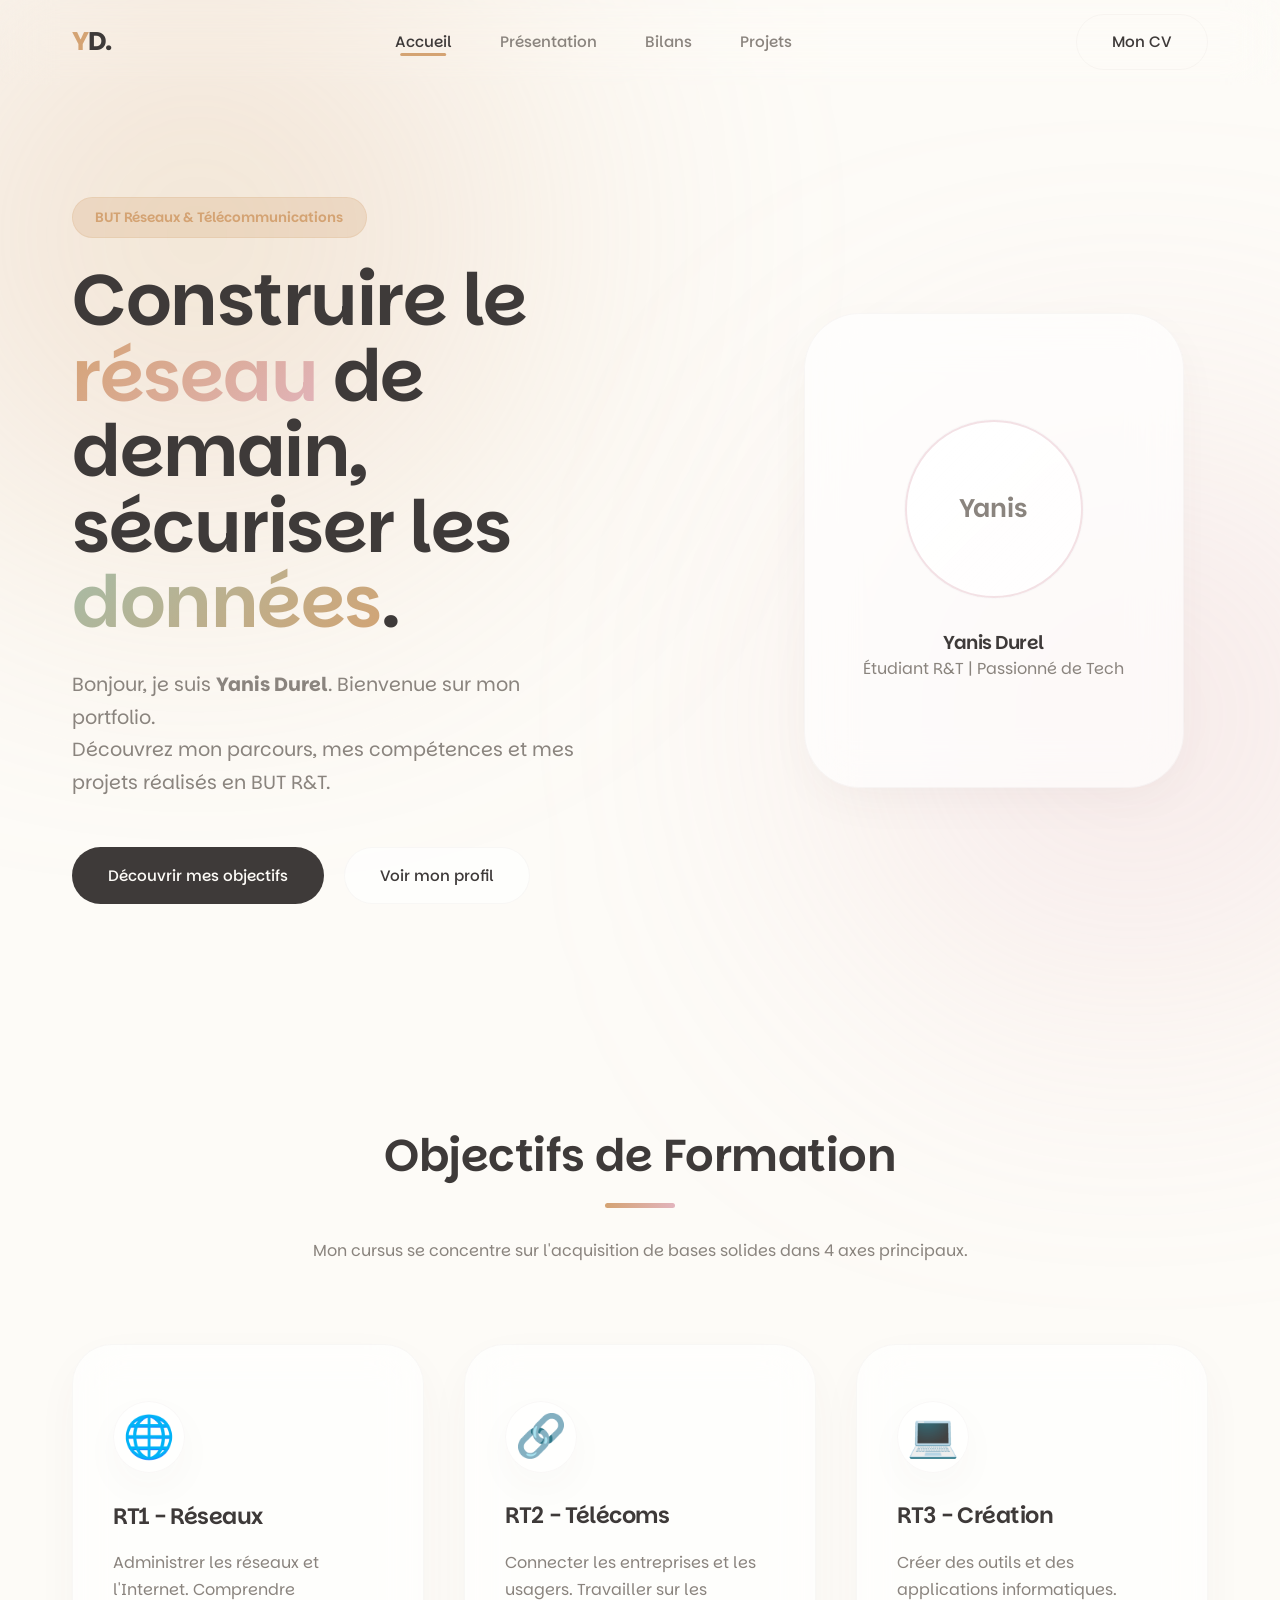
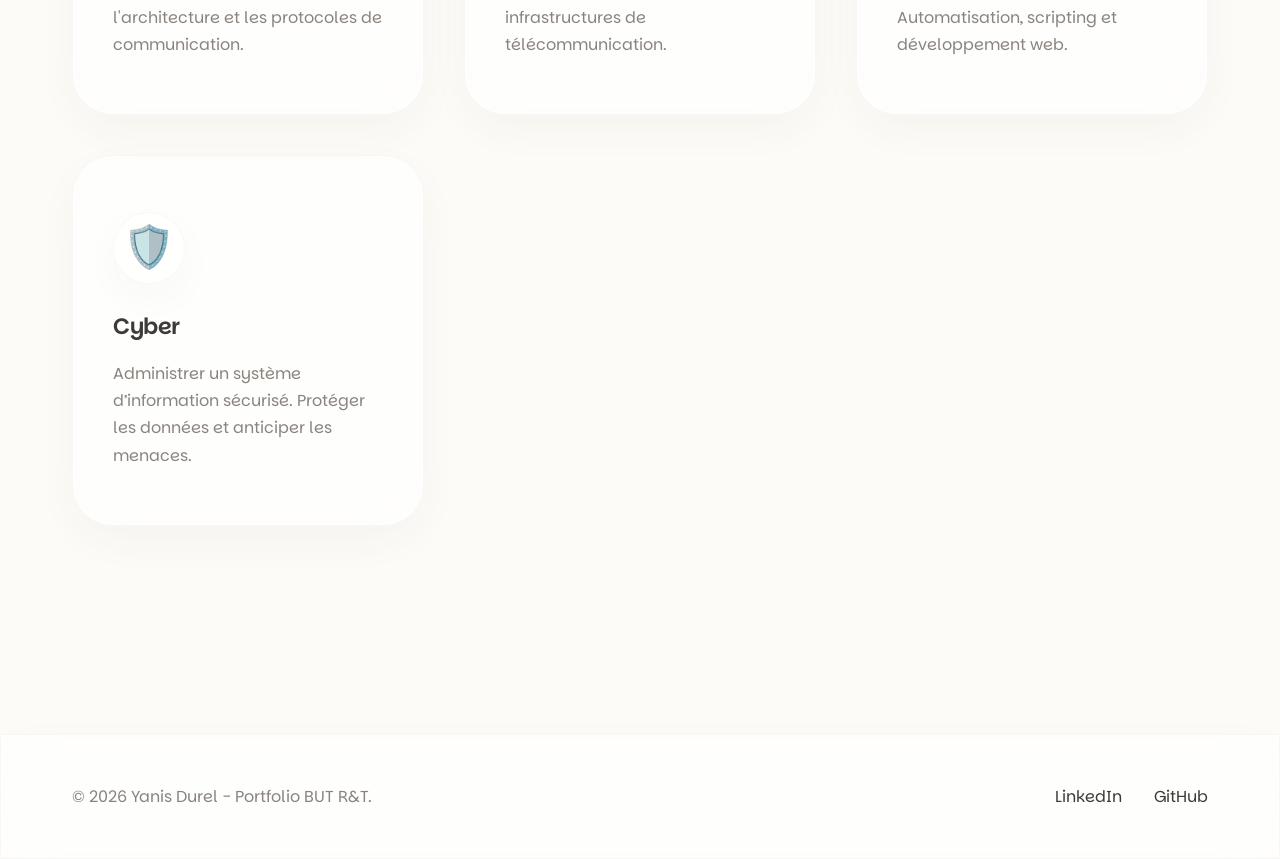
==== index.html @ c1a619b3 "feat: initialize portfolio project structure with SAE documentation, assets, and base web templates" ====
<!DOCTYPE html>
<html lang="fr">
<head>
    <meta charset="UTF-8">
    <meta name="viewport" content="width=device-width, initial-scale=1.0">
    <title>Yanis Durel | Portfolio R&T</title>
    <link rel="preconnect" href="https://fonts.googleapis.com">
    <link rel="preconnect" href="https://fonts.gstatic.com" crossorigin>
    <link href="https://fonts.googleapis.com/css2?family=Outfit:wght@300;400;500;700&family=Parkinsans:wght@300;400;500;600;700&display=swap" rel="stylesheet">
    <link rel="stylesheet" href="css/styles.css">
</head>
<body>
    <!-- Background Elements -->
    <div class="bg-glow bg-glow-1"></div>
    <div class="bg-glow bg-glow-2"></div>

    <nav class="navbar glass">
        <div class="nav-container">
            <a href="index.html" class="logo">
                <span class="logo-mark">Y</span>D.
            </a>
            <ul class="nav-links">
                <li><a href="index.html" class="active">Accueil</a></li>
                <li><a href="presentation.html">Présentation</a></li>
                <li><a href="bilans.html">Bilans</a></li>
                <li><a href="projets.html">Projets</a></li>
            </ul>
            <a href="CV Yanis Durel RT 1A (1).pdf" target="_blank" class="btn btn-outline nav-btn">Mon CV</a>
            <div class="burger-menu">
                <div class="bar"></div>
                <div class="bar"></div>
                <div class="bar"></div>
            </div>
        </div>
    </nav>

    <main>
        <section class="hero">
            <div class="hero-content reveal">
                <span class="badge">BUT Réseaux & Télécommunications</span>
                <h1 class="hero-title">
                    Construire le <span class="text-gradient">réseau</span> de demain, <br>
                    sécuriser les <span class="text-gradient-alt">données</span>.
                </h1>
                <p class="hero-subtitle">
                    Bonjour, je suis <strong>Yanis Durel</strong>. Bienvenue sur mon portfolio.<br>
                    Découvrez mon parcours, mes compétences et mes projets réalisés en BUT R&T.
                </p>
                <div class="hero-actions">
                    <a href="#objectifs" class="btn btn-primary">Découvrir mes objectifs</a>
                    <a href="presentation.html" class="btn btn-secondary">Voir mon profil</a>
                </div>
            </div>
            <div class="hero-visual reveal reveal-delay">
                <!-- Espace pour la photo de profil, ou illustration minimaliste -->
                <div class="profile-card glass">
                    <div class="profile-image-placeholder">
                        <div class="pulse-ring"></div>
                        <span class="placeholder-text">Yanis</span>
                    </div>
                    <div class="card-info">
                        <h3>Yanis Durel</h3>
                        <p>Étudiant R&T | Passionné de Tech</p>
                    </div>
                </div>
            </div>
        </section>

        <section id="objectifs" class="objectifs-section">
            <div class="section-header reveal">
                <h2>Objectifs de Formation</h2>
                <div class="separator"></div>
                <p>Mon cursus se concentre sur l'acquisition de bases solides dans 4 axes principaux.</p>
            </div>
            
            <div class="grid-cards">
                <div class="card glass reveal">
                    <div class="card-icon">🌐</div>
                    <h3>RT1 - Réseaux</h3>
                    <p>Administrer les réseaux et l'Internet. Comprendre l'architecture et les protocoles de communication.</p>
                </div>
                <div class="card glass reveal reveal-delay-1">
                    <div class="card-icon">🔗</div>
                    <h3>RT2 - Télécoms</h3>
                    <p>Connecter les entreprises et les usagers. Travailler sur les infrastructures de télécommunication.</p>
                </div>
                <div class="card glass reveal reveal-delay-2">
                    <div class="card-icon">💻</div>
                    <h3>RT3 - Création</h3>
                    <p>Créer des outils et des applications informatiques. Automatisation, scripting et développement web.</p>
                </div>
                <div class="card glass reveal reveal-delay-3">
                    <div class="card-icon">🛡️</div>
                    <h3>Cyber</h3>
                    <p>Administrer un système d’information sécurisé. Protéger les données et anticiper les menaces.</p>
                </div>
            </div>
        </section>
    </main>

    <footer class="glass">
        <div class="footer-content">
            <p>&copy; 2026 Yanis Durel - Portfolio BUT R&T.</p>
            <div class="footer-links">
                <a href="#">LinkedIn</a>
                <a href="#">GitHub</a>
            </div>
        </div>
    </footer>

    <script src="js/script.js"></script>
</body>
</html>
---- css/styles.css ----
:root {
    /* Cozy Light Mode - Soft & Warm */
    --bg-main: #FDFBF7; /* Blanc cassé très doux / crème */
    --bg-surface: rgba(255, 255, 255, 0.65);
    --bg-surface-hover: rgba(255, 255, 255, 0.95);
    --border-color: rgba(100, 90, 80, 0.04);
    
    --text-primary: #3E3A39; /* Gris chaud / Taupe foncé */
    --text-secondary: #8A847E;
    
    --accent-indigo: #D4A373; /* Caramel doux */
    --accent-purple: #E2B4BD; /* Rose poudré / Muted Rose */
    --accent-cyan: #A5BCA7; /* Vert Sauge pastel */
    
    --glow-indigo: rgba(212, 163, 115, 0.25);
    --glow-purple: rgba(226, 180, 189, 0.25);
    --shadow-soft: 0 15px 50px -10px rgba(80, 70, 60, 0.06);

    /* Fonts & Shapes - Extremely Round */
    --font-main: 'Parkinsans', 'Outfit', sans-serif;
    --nav-height: 85px;
    --container-width: 1200px;
    
    --radius-sm: 24px;
    --radius-md: 40px;
    --radius-lg: 56px;
}

@media (prefers-color-scheme: dark) {
    :root {
        /* Cozy Dark Mode - Deep warm espresso tones */
        --bg-main: #242221;
        --bg-surface: rgba(255, 255, 255, 0.02);
        --bg-surface-hover: rgba(255, 255, 255, 0.05);
        --border-color: rgba(255, 255, 255, 0.03);
        
        --text-primary: #EAE6E1;
        --text-secondary: #9C9691;
        
        --accent-indigo: #DFB78F; /* Soft warmth */
        --accent-purple: #E6B5BF;
        --accent-cyan: #A8C2AC;
        
        --glow-indigo: rgba(223, 183, 143, 0.15);
        --glow-purple: rgba(230, 181, 191, 0.15);
        --shadow-soft: 0 20px 40px rgba(0, 0, 0, 0.25);
    }
}

* {
    margin: 0;
    padding: 0;
    box-sizing: border-box;
}

html {
    scroll-behavior: smooth;
}

body {
    background-color: var(--bg-main);
    color: var(--text-primary);
    font-family: var(--font-main);
    line-height: 1.7;
    overflow-x: hidden;
    position: relative;
    transition: background-color 0.5s ease-in-out, color 0.5s ease-in-out;
}

/* Background Gradients */
.bg-glow {
    position: fixed;
    border-radius: 50%;
    filter: blur(140px);
    z-index: -1;
    animation: drift 25s infinite alternate ease-in-out;
}

.bg-glow-1 {
    width: 60vw;
    height: 60vw;
    max-width: 650px;
    max-height: 650px;
    background: var(--glow-indigo);
    top: -10%;
    left: -10%;
}

.bg-glow-2 {
    width: 50vw;
    height: 50vw;
    max-width: 550px;
    max-height: 550px;
    background: var(--glow-purple);
    bottom: -10%;
    right: -10%;
    animation-direction: alternate-reverse;
    animation-duration: 30s;
}

@keyframes drift {
    from { transform: translate(0, 0); }
    to { transform: translate(80px, 60px); }
}

/* Glassmorphism Utilities - Softer than ever */
.glass {
    background: var(--bg-surface);
    backdrop-filter: blur(25px);
    -webkit-backdrop-filter: blur(25px);
    border: 1px solid var(--border-color);
    box-shadow: var(--shadow-soft);
}

/* Typography & Utils */
h1, h2, h3, h4, h5, h6 {
    font-weight: 600;
    line-height: 1.25;
    letter-spacing: -0.5px;
}

p {
    color: var(--text-secondary);
}

a {
    color: inherit;
    text-decoration: none;
    transition: color 0.3s ease;
}

.text-gradient {
    background: linear-gradient(135deg, var(--accent-indigo), var(--accent-purple));
    -webkit-background-clip: text;
    -webkit-text-fill-color: transparent;
    background-clip: text;
}

.text-gradient-alt {
    background: linear-gradient(135deg, var(--accent-cyan), var(--accent-indigo));
    -webkit-background-clip: text;
    -webkit-text-fill-color: transparent;
    background-clip: text;
}

/* Buttons */
.btn {
    display: inline-flex;
    align-items: center;
    justify-content: center;
    padding: 0.9rem 2.2rem;
    border-radius: 999px;
    font-weight: 500;
    cursor: pointer;
    transition: all 0.4s cubic-bezier(0.4, 0, 0.2, 1);
    border: 1px solid transparent;
    font-size: 0.95rem;
}

.btn-primary {
    background: var(--text-primary);
    color: var(--bg-main);
}

.btn-primary:hover {
    transform: translateY(-4px);
    opacity: 0.9;
    box-shadow: var(--shadow-soft);
}

.btn-secondary {
    background: var(--bg-surface);
    color: var(--text-primary);
    border: 1px solid var(--border-color);
}

.btn-secondary:hover {
    background: var(--bg-surface-hover);
    transform: translateY(-4px);
    box-shadow: var(--shadow-soft);
}

.btn-outline {
    background: transparent;
    border: 1px solid var(--border-color);
    color: var(--text-primary);
}

.btn-outline:hover {
    border-color: var(--text-primary);
    background: var(--bg-surface);
}

/* Navigation */
.navbar {
    position: fixed;
    top: 0;
    left: 0;
    width: 100%;
    height: var(--nav-height);
    z-index: 1000;
    display: flex;
    justify-content: center;
    border-top: none;
    border-left: none;
    border-right: none;
    box-shadow: none;
    transition: background 0.5s ease, backdrop-filter 0.5s ease, padding 0.5s ease, border-bottom 0.5s ease;
    background: transparent;
    border-bottom: 1px solid transparent;
}

.navbar.scrolled {
    background: var(--bg-surface);
    backdrop-filter: blur(30px);
    -webkit-backdrop-filter: blur(30px);
    border-bottom: 1px solid var(--border-color);
    box-shadow: var(--shadow-soft);
}

.nav-container {
    width: 100%;
    max-width: var(--container-width);
    padding: 0 2rem;
    display: flex;
    justify-content: space-between;
    align-items: center;
}

.logo {
    font-size: 1.6rem;
    font-weight: 700;
    letter-spacing: -1px;
}

.logo-mark {
    color: var(--accent-indigo);
}

.nav-links {
    list-style: none;
    display: flex;
    gap: 3rem;
    align-items: center;
}

.nav-links a {
    font-size: 0.95rem;
    font-weight: 500;
    color: var(--text-secondary);
    position: relative;
    padding-bottom: 4px;
}

.nav-links a:hover, .nav-links a.active {
    color: var(--text-primary);
}

.nav-links a::after {
    content: '';
    position: absolute;
    bottom: 0px;
    left: 50%;
    transform: translateX(-50%);
    width: 0%;
    height: 3px;
    background: var(--accent-indigo);
    transition: width 0.4s cubic-bezier(0.25, 0.8, 0.25, 1);
    border-radius: 999px;
}

.nav-links a:hover::after, .nav-links a.active::after {
    width: 80%;
}

/* Dropdown */
.dropdown {
    position: relative;
    padding-bottom: 24px;
    margin-bottom: -24px;
}

.dropdown-menu {
    position: absolute;
    top: 100%;
    left: 50%;
    transform: translateX(-50%) translateY(12px) scale(0.9);
    list-style: none;
    padding: 0.85rem;
    border-radius: var(--radius-sm);
    min-width: 220px;
    opacity: 0;
    visibility: hidden;
    transition: all 0.4s cubic-bezier(0.175, 0.885, 0.32, 1.275);
    pointer-events: none;
}

.dropdown:hover .dropdown-menu {
    opacity: 1;
    visibility: visible;
    transform: translateX(-50%) translateY(0) scale(1);
    pointer-events: all;
}

.dropdown-menu li a {
    display: block;
    padding: 0.85rem 1.2rem;
    border-radius: 16px;
    transition: background 0.3s, color 0.3s;
    font-weight: 500;
}

.dropdown-menu li a::after { display: none; }
.dropdown-menu li a:hover {
    background: var(--bg-surface-hover);
    color: var(--text-primary);
}

.burger-menu {
    display: none;
    flex-direction: column;
    gap: 7px;
    cursor: pointer;
}

.burger-menu .bar {
    width: 30px;
    height: 3px;
    background: var(--text-primary);
    transition: 0.3s;
    border-radius: 999px;
}

/* Main Content */
main {
    padding-top: var(--nav-height);
}

section {
    max-width: var(--container-width);
    margin: 0 auto;
    padding: 7rem 2rem;
}

/* Hero Section */
.hero {
    display: grid;
    grid-template-columns: 1.2fr 0.8fr;
    gap: 4rem;
    align-items: center;
    min-height: calc(100vh - var(--nav-height));
}

.badge {
    display: inline-block;
    padding: 0.5rem 1.4rem;
    border-radius: 999px;
    font-size: 0.85rem;
    font-weight: 600;
    background: var(--glow-indigo);
    color: var(--accent-indigo);
    border: 1px solid rgba(212, 163, 115, 0.2);
    margin-bottom: 1.5rem;
}

.hero-title {
    font-size: 4.5rem;
    letter-spacing: -1.5px;
    margin-bottom: 1.8rem;
    line-height: 1.05;
}

.hero-subtitle {
    font-size: 1.2rem;
    max-width: 520px;
    margin-bottom: 3rem;
    color: var(--text-secondary);
}

.hero-actions {
    display: flex;
    gap: 1.2rem;
}

/* Profile Card Custom UI */
.profile-card {
    padding: 3rem;
    border-radius: var(--radius-lg);
    display: flex;
    flex-direction: column;
    align-items: center;
    justify-content: center;
    text-align: center;
    aspect-ratio: 4/5;
    max-width: 380px;
    margin: auto;
    position: relative;
    overflow: hidden;
    transition: transform 0.6s cubic-bezier(0.175, 0.885, 0.32, 1.275), box-shadow 0.6s ease;
}

.profile-card:hover {
    transform: translateY(-12px) scale(1.02);
    box-shadow: var(--shadow-soft);
}

.profile-image-placeholder {
    width: 180px;
    height: 180px;
    border-radius: 50%;
    background: linear-gradient(135deg, var(--bg-surface-hover), var(--bg-surface));
    display: flex;
    align-items: center;
    justify-content: center;
    border: 1px solid var(--border-color);
    margin-bottom: 2rem;
    position: relative;
}

.pulse-ring {
    position: absolute;
    width: 100%;
    height: 100%;
    border-radius: 50%;
    border: 2px solid var(--accent-purple);
    opacity: 0.4;
    animation: pulse 4s infinite cubic-bezier(0.4, 0, 0.2, 1);
}

@keyframes pulse {
    0% { transform: scale(1); opacity: 0.4; }
    100% { transform: scale(1.5); opacity: 0; }
}

.placeholder-text {
    font-size: 1.6rem;
    font-weight: 600;
    color: var(--text-secondary);
}

/* Sections Global */
.section-header {
    text-align: center;
    margin-bottom: 5rem;
}

.section-header h2 {
    font-size: 2.8rem;
    margin-bottom: 1.2rem;
    letter-spacing: -0.5px;
}

.separator {
    width: 70px;
    height: 5px;
    background: linear-gradient(to right, var(--accent-indigo), var(--accent-purple));
    margin: 0 auto 1.8rem auto;
    border-radius: 999px;
}

/* Grid Cards */
.grid-cards {
    display: grid;
    grid-template-columns: repeat(auto-fit, minmax(260px, 1fr));
    gap: 2.5rem;
}

.card {
    padding: 3.5rem 2.5rem;
    border-radius: var(--radius-md);
    transition: all 0.5s cubic-bezier(0.165, 0.84, 0.44, 1);
    display: flex;
    flex-direction: column;
    align-items: flex-start;
}

.card:hover {
    transform: translateY(-10px);
    background: var(--bg-surface-hover);
    box-shadow: var(--shadow-soft);
}

.card-icon {
    font-size: 2.6rem;
    margin-bottom: 1.8rem;
    background: var(--bg-surface);
    width: 72px;
    height: 72px;
    display: flex;
    align-items: center;
    justify-content: center;
    border-radius: 50%; /* Cozy and round */
    border: 1px solid var(--border-color);
    box-shadow: var(--shadow-soft);
}

.card h3 {
    font-size: 1.4rem;
    margin-bottom: 1.2rem;
    color: var(--text-primary);
}

/* Footer */
footer {
    border-top: 1px solid var(--border-color);
    border-bottom: none;
    border-left: none;
    border-right: none;
    padding: 3rem 0;
    margin-top: 6rem;
    background: transparent;
    box-shadow: none;
}

.footer-content {
    max-width: var(--container-width);
    margin: 0 auto;
    padding: 0 2rem;
    display: flex;
    justify-content: space-between;
    align-items: center;
}

.footer-links {
    display: flex;
    gap: 2rem;
}

.footer-links a:hover {
    color: var(--text-primary);
}

/* Animations */
.reveal {
    opacity: 0;
    transform: translateY(40px);
    transition: all 1s cubic-bezier(0.25, 1, 0.5, 1);
}

.reveal.active {
    opacity: 1;
    transform: translateY(0);
}

.reveal-delay { transition-delay: 0.15s; }
.reveal-delay-1 { transition-delay: 0.1s; }
.reveal-delay-2 { transition-delay: 0.2s; }
.reveal-delay-3 { transition-delay: 0.3s; }

/* Responsive */
@media (max-width: 992px) {
    .hero {
        grid-template-columns: 1fr;
        text-align: center;
        margin-top: 2rem;
    }
    .hero-actions {
        justify-content: center;
    }
    .badge {
        margin: 0 auto 1.5rem auto;
    }
}

@media (max-width: 768px) {
    .nav-links, .nav-btn {
        display: none;
    }
    .burger-menu {
        display: flex;
    }
    .hero-title {
        font-size: 3.5rem;
    }
}
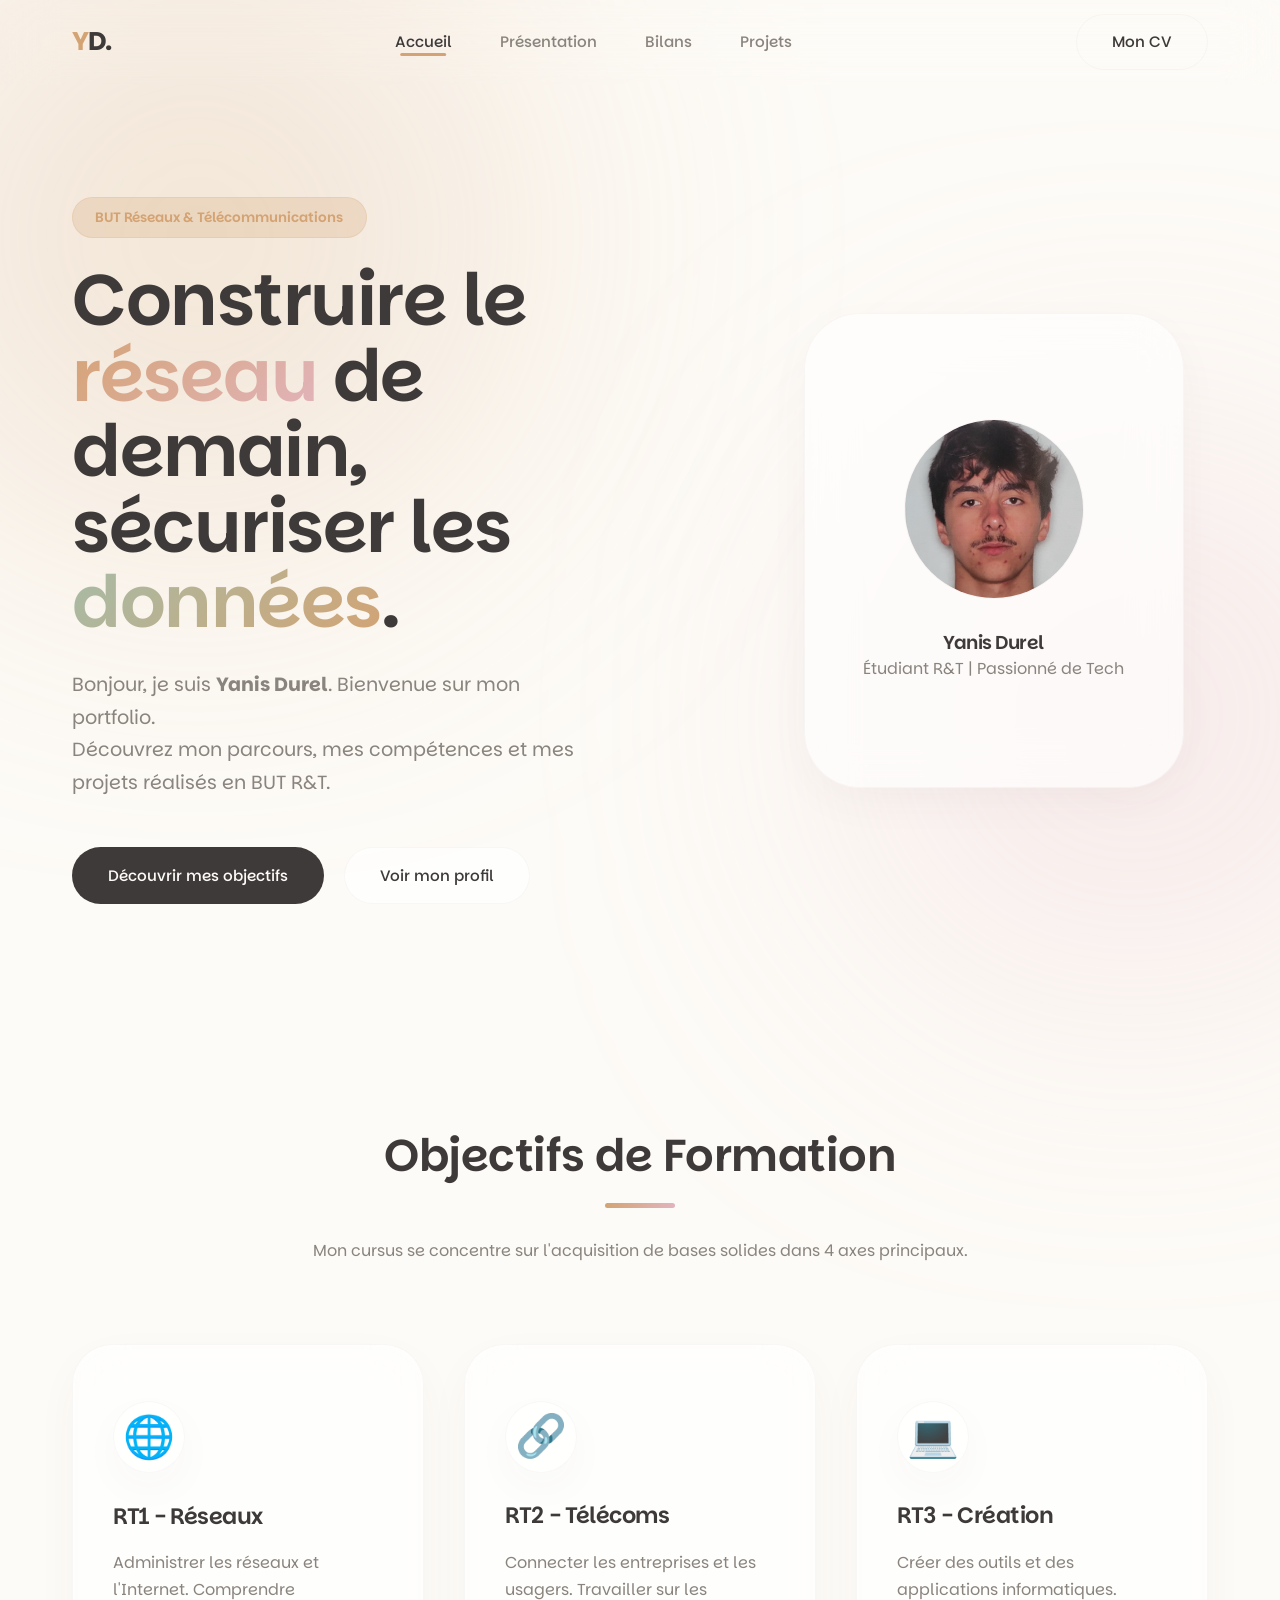
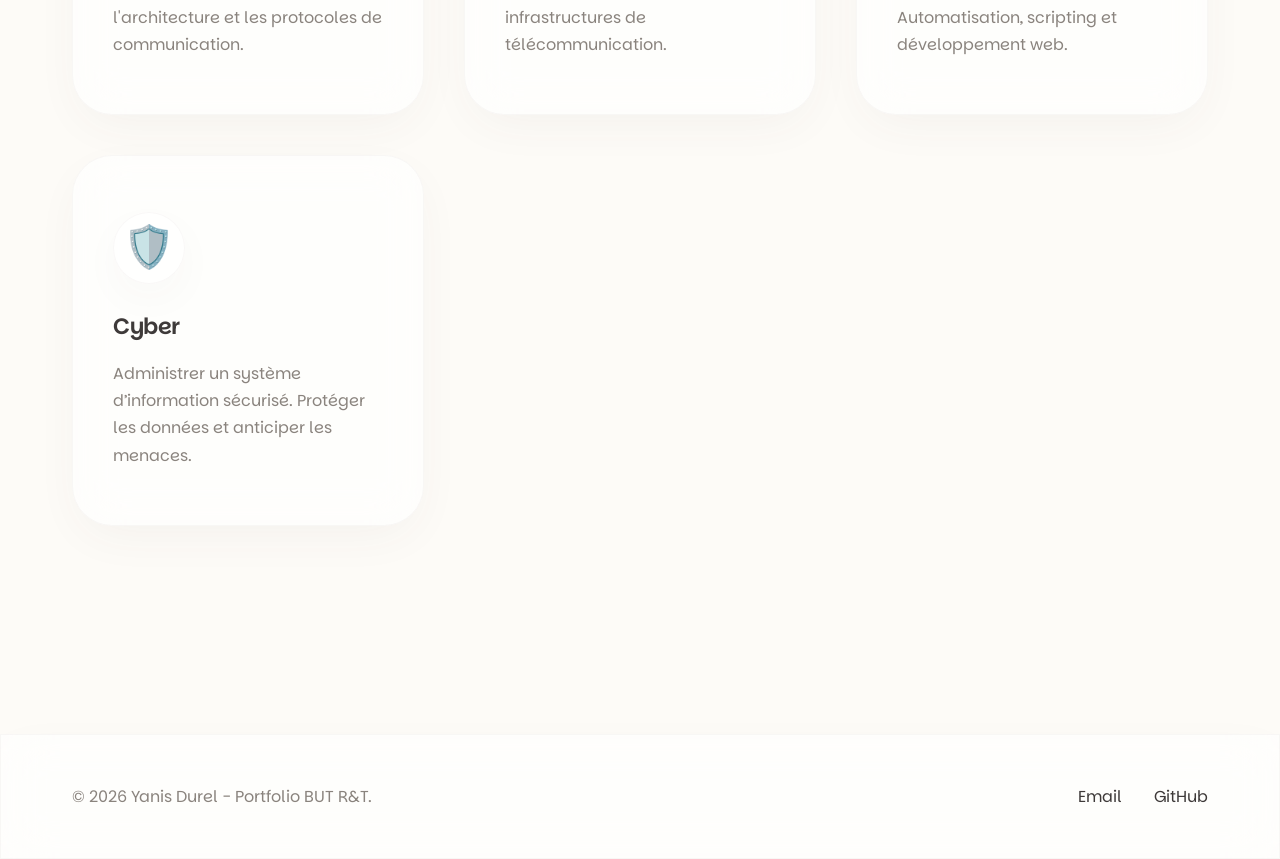
==== commit 1f104585: "feat: add custom stylesheet, update profile image display, and change footer contact link to email" ====
--- a/index.html
+++ b/index.html
@@ -54,9 +54,9 @@
             <div class="hero-visual reveal reveal-delay">
                 <!-- Espace pour la photo de profil, ou illustration minimaliste -->
                 <div class="profile-card glass">
-                    <div class="profile-image-placeholder">
+                    <div class="profile-image">
                         <div class="pulse-ring"></div>
-                        <span class="placeholder-text">Yanis</span>
+                        <img src="pp.jpg" alt="Yanis Durel" class="profile-img">
                     </div>
                     <div class="card-info">
                         <h3>Yanis Durel</h3>
@@ -102,7 +102,7 @@
         <div class="footer-content">
             <p>&copy; 2026 Yanis Durel - Portfolio BUT R&T.</p>
             <div class="footer-links">
-                <a href="#">LinkedIn</a>
+                <a href="mailto:yanisdurel07042007@gmail.com">Email</a>
                 <a href="#">GitHub</a>
             </div>
         </div>
--- a/css/styles.css
+++ b/css/styles.css
@@ -404,17 +404,24 @@
     box-shadow: var(--shadow-soft);
 }
 
-.profile-image-placeholder {
+.profile-image {
     width: 180px;
     height: 180px;
     border-radius: 50%;
-    background: linear-gradient(135deg, var(--bg-surface-hover), var(--bg-surface));
     display: flex;
     align-items: center;
     justify-content: center;
     border: 1px solid var(--border-color);
     margin-bottom: 2rem;
     position: relative;
+    overflow: hidden;
+}
+
+.profile-img {
+    width: 100%;
+    height: 100%;
+    object-fit: cover;
+    z-index: 2;
 }
 
 .pulse-ring {
@@ -432,11 +439,7 @@
     100% { transform: scale(1.5); opacity: 0; }
 }
 
-.placeholder-text {
-    font-size: 1.6rem;
-    font-weight: 600;
-    color: var(--text-secondary);
-}
+
 
 /* Sections Global */
 .section-header {
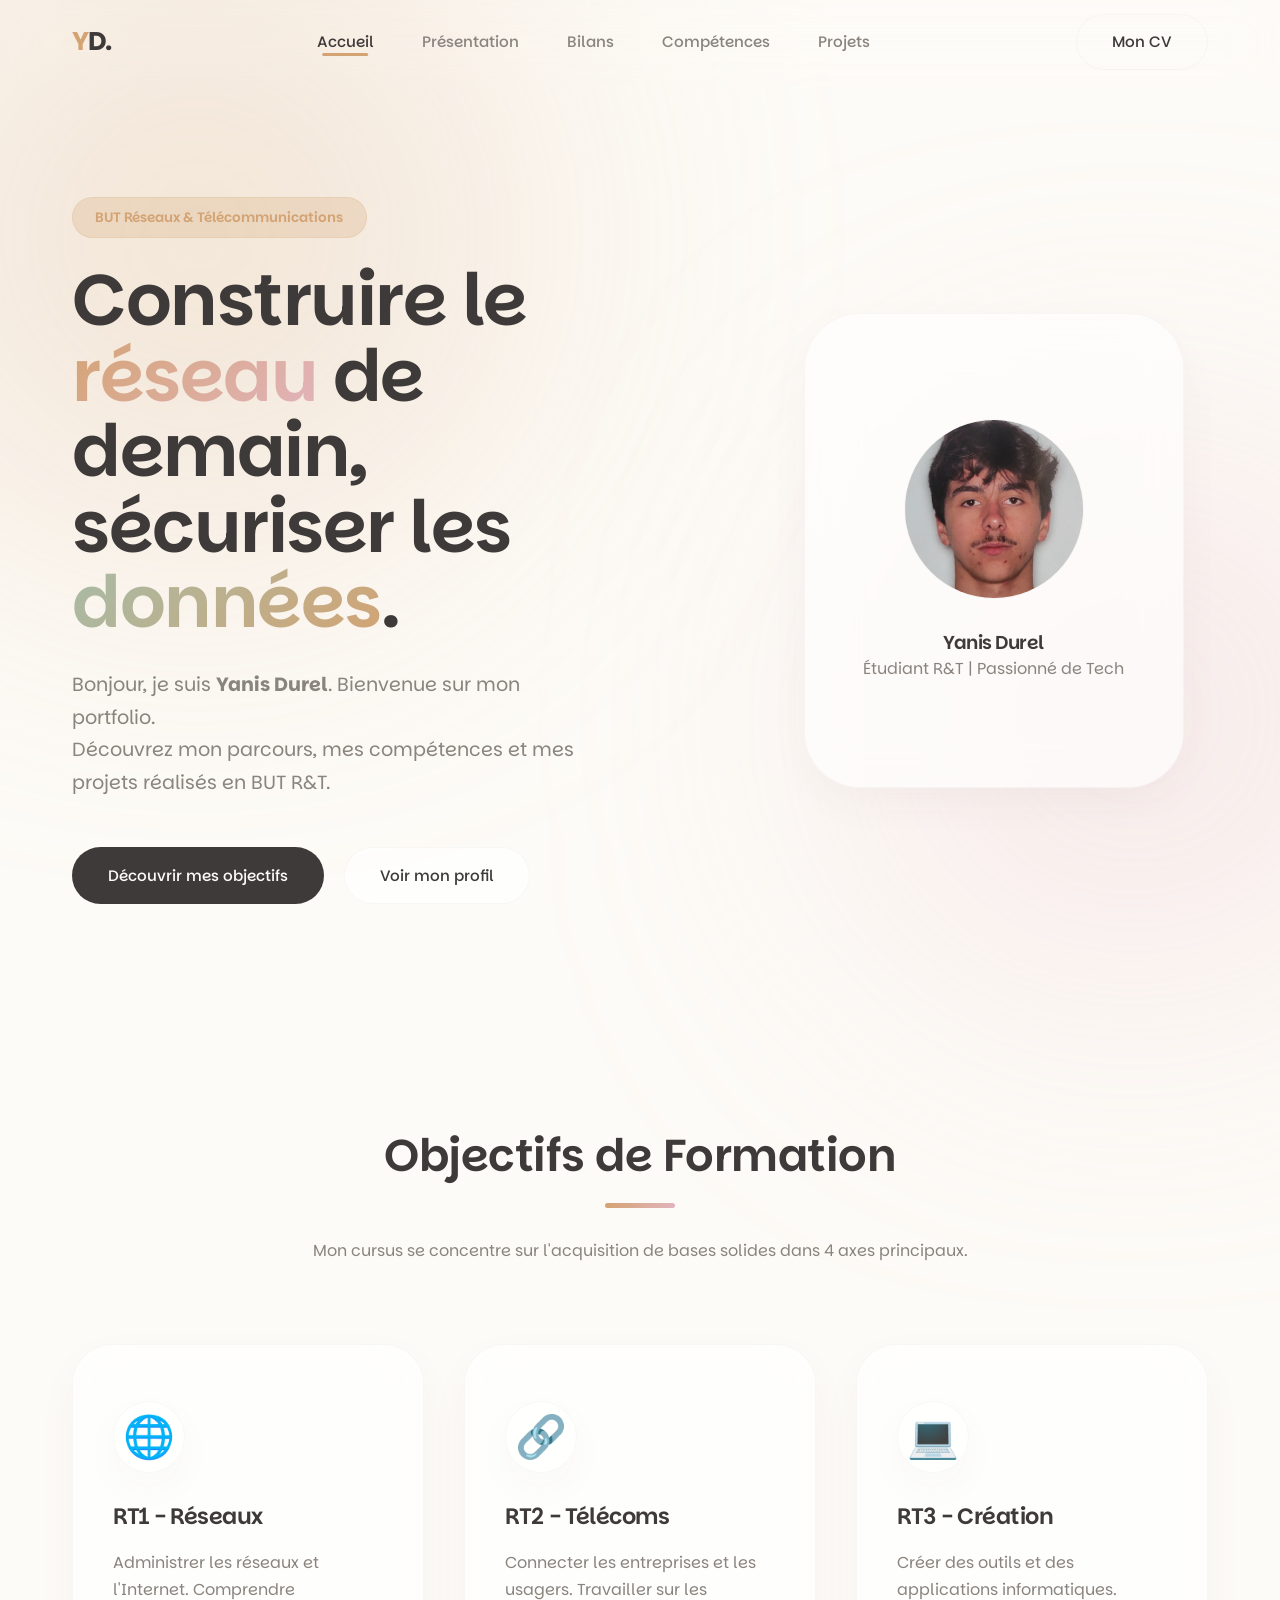
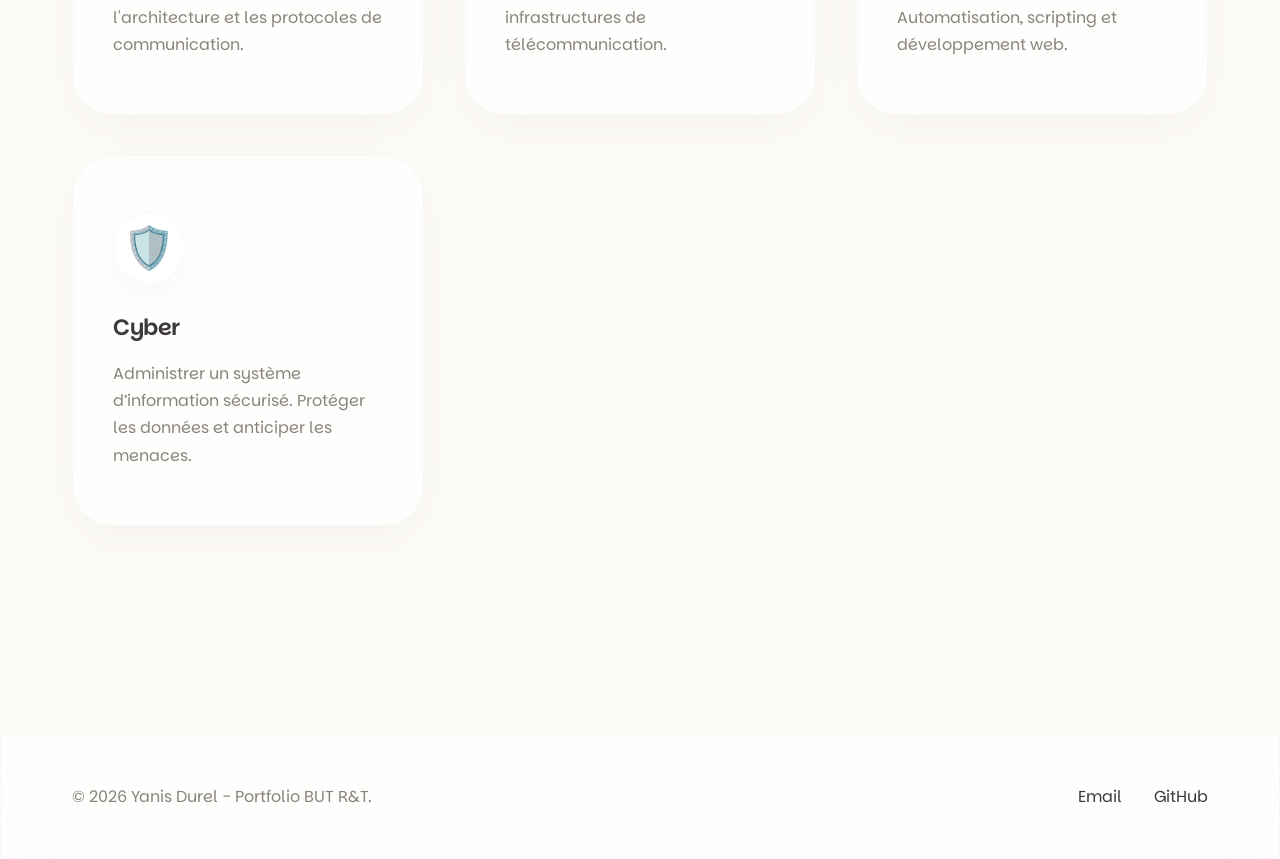
==== commit 265f9d38: "feat: add skills page, project sub-pages, and site favicon" ====
--- a/index.html
+++ b/index.html
@@ -4,6 +4,7 @@
     <meta charset="UTF-8">
     <meta name="viewport" content="width=device-width, initial-scale=1.0">
     <title>Yanis Durel | Portfolio R&T</title>
+    <link rel="icon" type="image/png" href="favicon.png">
     <link rel="preconnect" href="https://fonts.googleapis.com">
     <link rel="preconnect" href="https://fonts.gstatic.com" crossorigin>
     <link href="https://fonts.googleapis.com/css2?family=Outfit:wght@300;400;500;700&family=Parkinsans:wght@300;400;500;600;700&display=swap" rel="stylesheet">
@@ -23,6 +24,7 @@
                 <li><a href="index.html" class="active">Accueil</a></li>
                 <li><a href="presentation.html">Présentation</a></li>
                 <li><a href="bilans.html">Bilans</a></li>
+                <li><a href="competences.html">Compétences</a></li>
                 <li><a href="projets.html">Projets</a></li>
             </ul>
             <a href="CV Yanis Durel RT 1A (1).pdf" target="_blank" class="btn btn-outline nav-btn">Mon CV</a>
